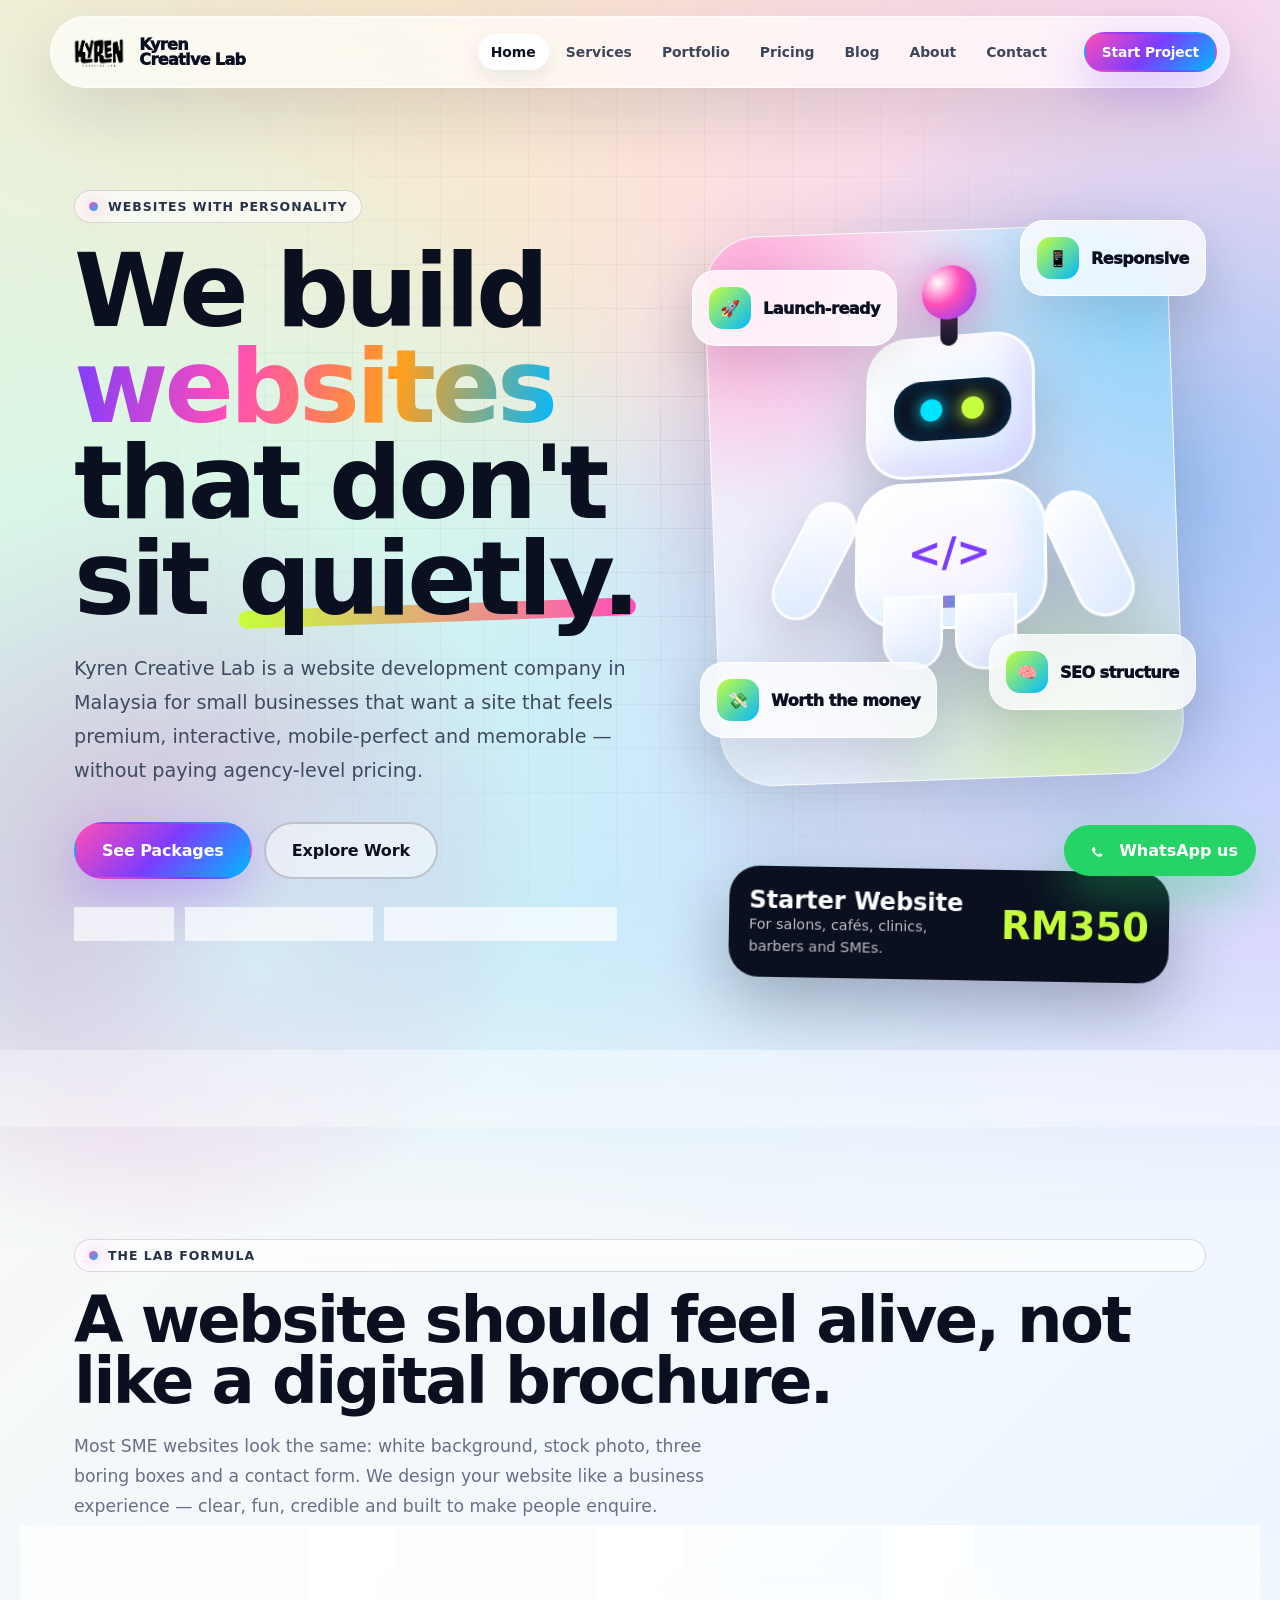
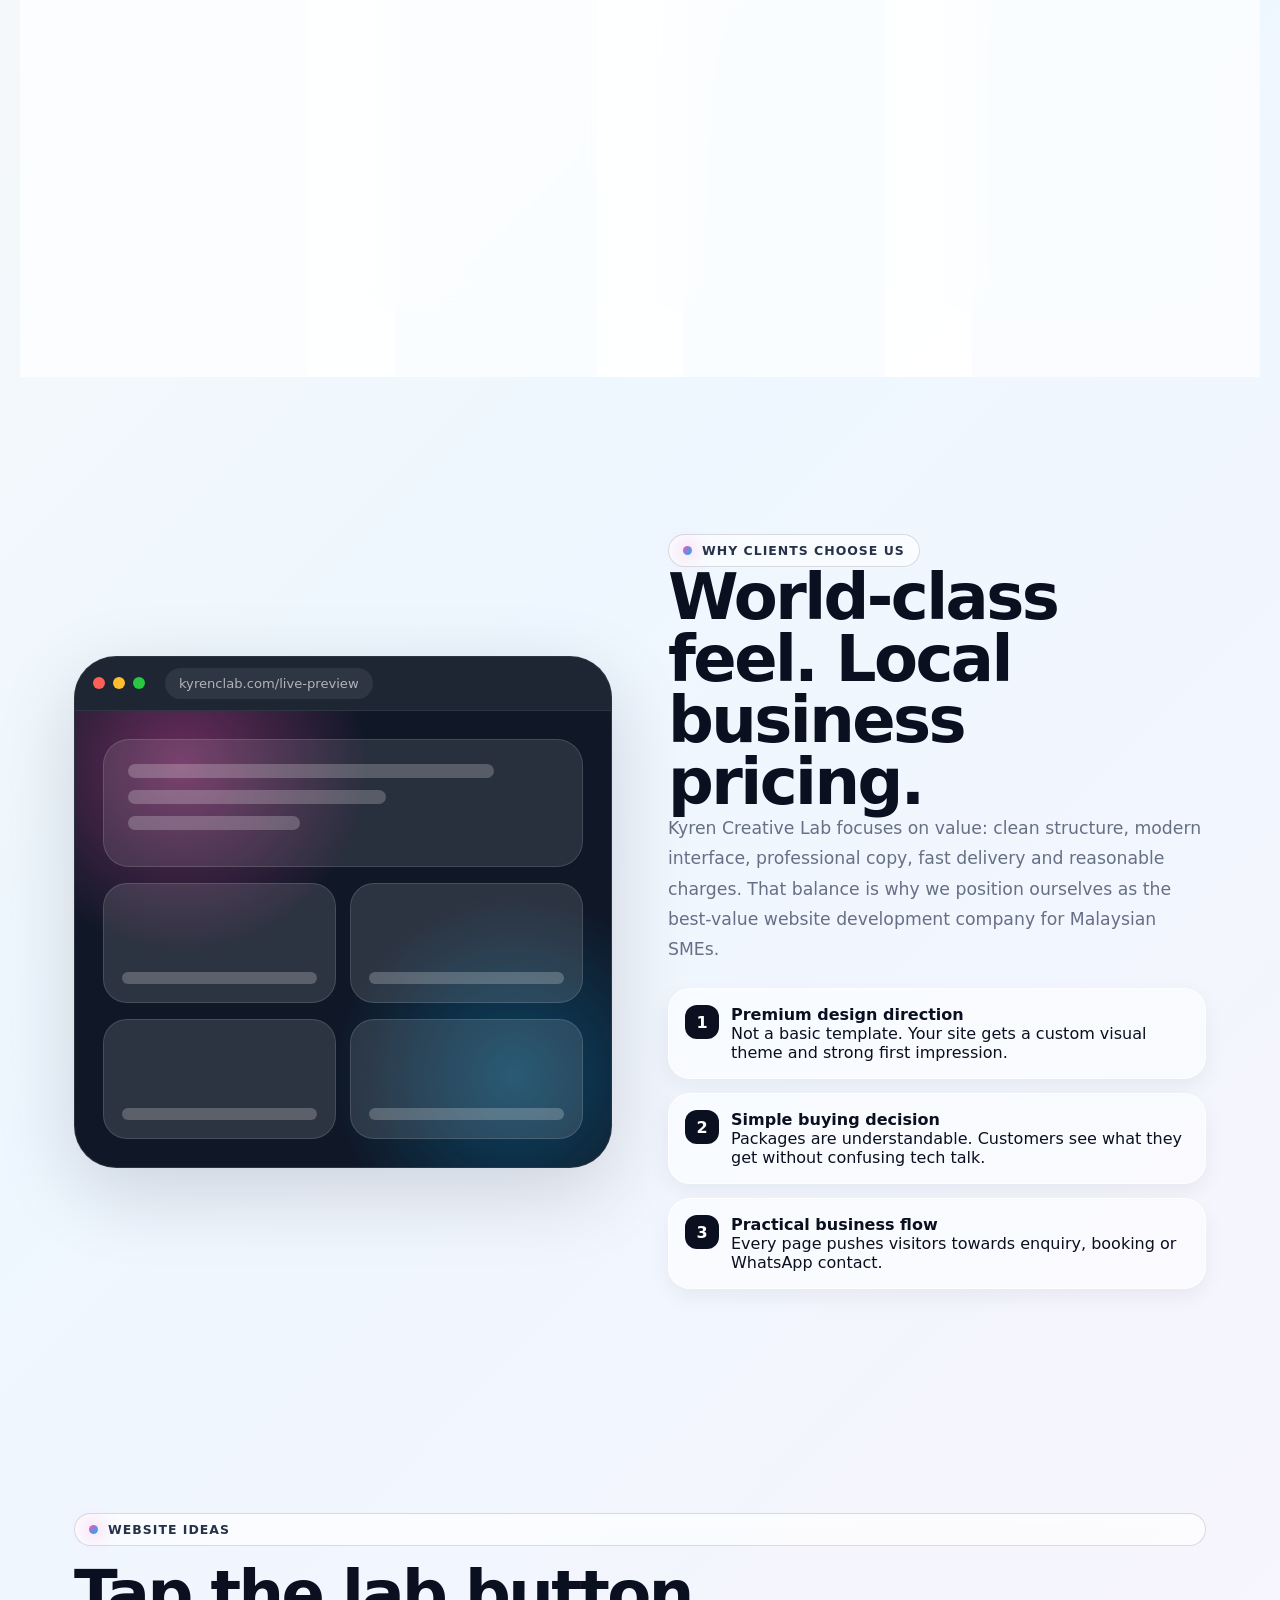
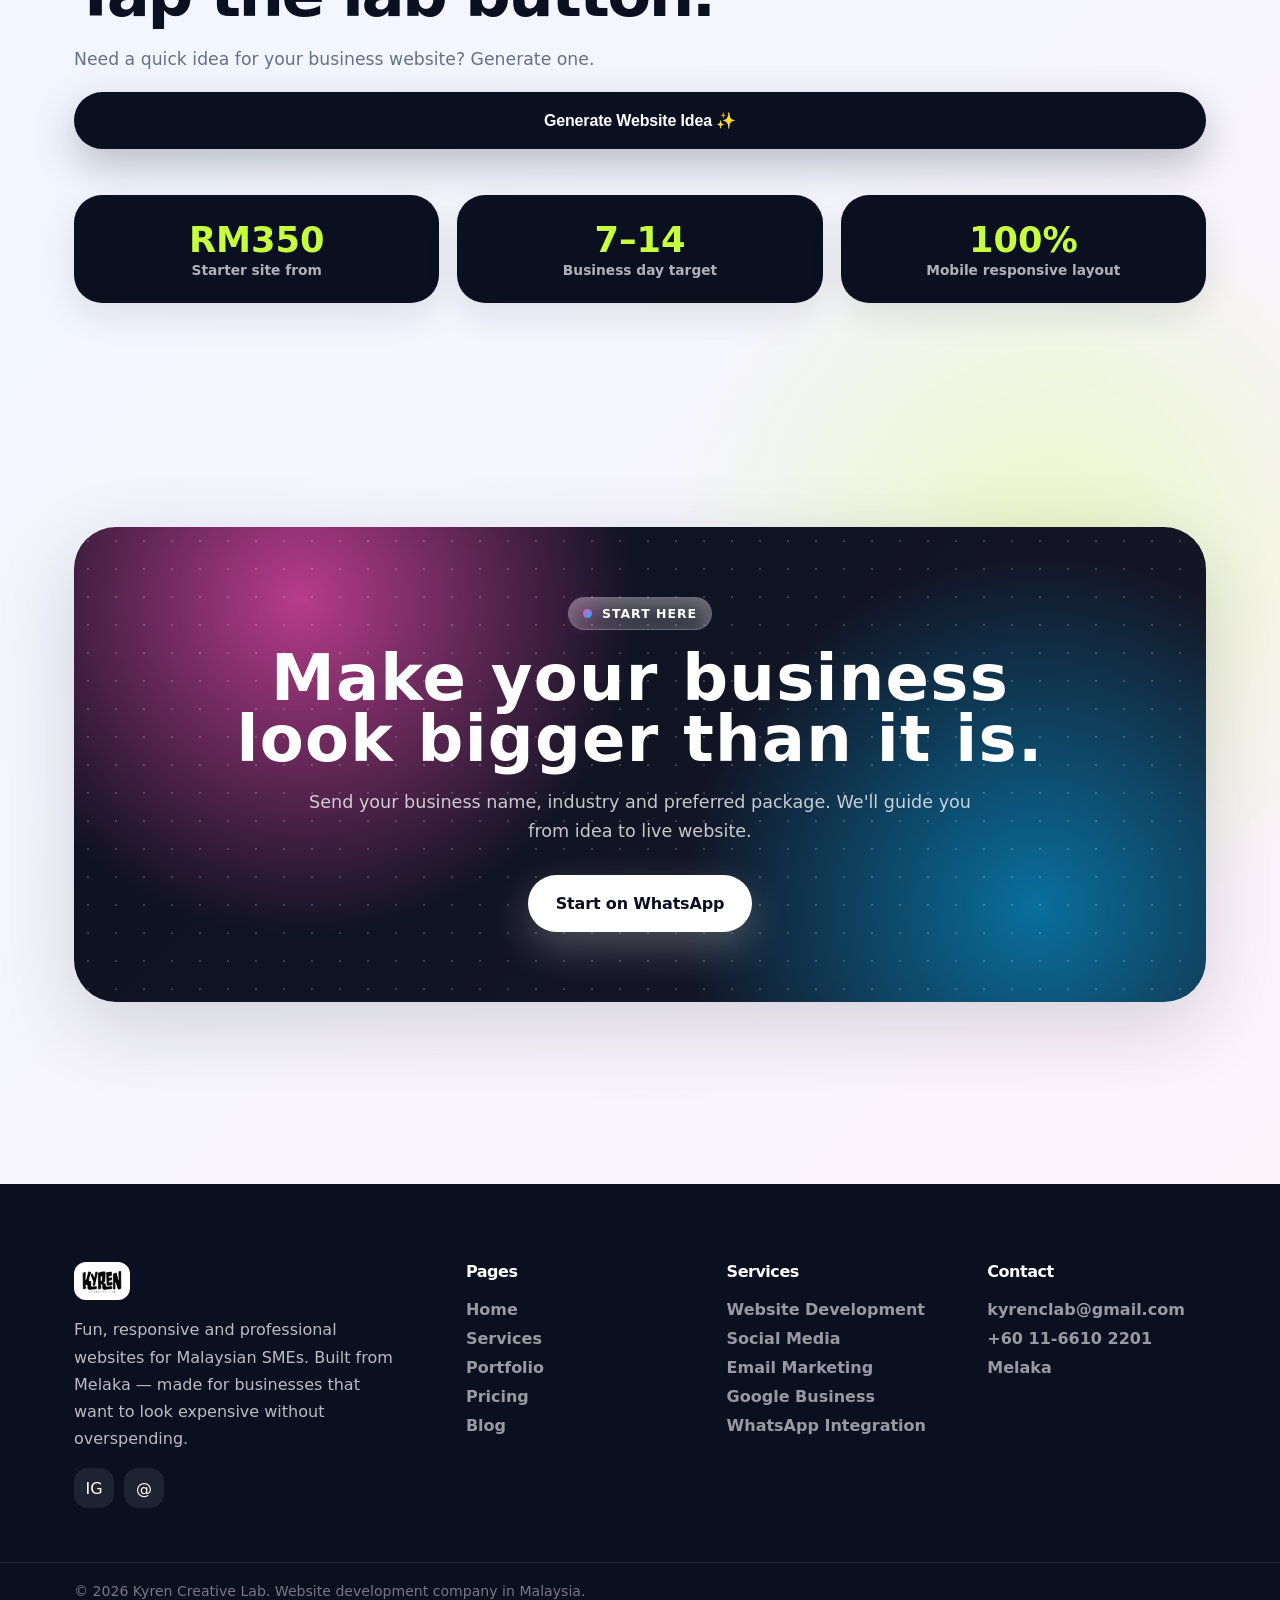
==== index.html @ 399bf842 "Add files via upload" ====
<!DOCTYPE html>
<html lang="en">
<head>
  <meta charset="UTF-8" />
  <meta name="viewport" content="width=device-width, initial-scale=1.0" />
  <meta name="description" content="Kyren Creative Lab builds fun, interactive, responsive websites for Malaysian SMEs from  Melaka." />
  <meta name="keywords" content="Kyren Creative Lab, website developer Malaysia, website development company Malaysia, laman web Melaka, web design Malaysia" />
  <title>Kyren Creative Lab — Fun, Interactive Website Development Company Malaysia</title>
  <link rel="icon" type="image/png" href="logo.png" />
  <link rel="preconnect" href="https://api.fontshare.com" />
  <link href="https://api.fontshare.com/v2/css?f[]=clash-display@400,500,600,700&f[]=satoshi@300,400,500,700,900&display=swap" rel="stylesheet" />
  <link rel="stylesheet" href="style.css" />
  
</head>
<body>

<a href="https://wa.me/601166102201?text=Hi%20Kyren%20Creative%20Lab!%20I%20want%20a%20website." class="wa-float" target="_blank" aria-label="Chat on WhatsApp">
  <svg width="27" height="27" viewBox="0 0 32 32" fill="none"><path d="M16 1C7.715 1 1 7.715 1 16c0 2.635.68 5.11 1.87 7.26L1 31l7.94-1.84A14.95 14.95 0 0016 31c8.285 0 15-6.715 15-15S24.285 1 16 1z" fill="#25D366"/><path d="M23.5 20.27c-.3-.15-1.77-.87-2.04-.97-.27-.1-.47-.15-.67.15-.2.3-.77.97-.95 1.17-.17.2-.35.22-.65.07-.3-.15-1.27-.47-2.42-1.5-.9-.8-1.5-1.79-1.67-2.09-.18-.3-.02-.46.13-.61.13-.13.3-.34.45-.52.15-.17.2-.3.3-.5.1-.2.05-.37-.02-.52-.08-.15-.67-1.62-.92-2.22-.24-.58-.49-.5-.67-.51h-.57c-.2 0-.52.07-.79.37-.27.3-1.05 1.02-1.05 2.5s1.07 2.9 1.22 3.1c.15.2 2.12 3.22 5.12 4.52.72.31 1.28.5 1.72.64.72.23 1.38.2 1.9.12.58-.09 1.77-.72 2.02-1.42.25-.7.25-1.3.17-1.42-.07-.12-.27-.2-.57-.35z" fill="white"/></svg>
  <span>WhatsApp us</span>
</a>
<header class="header" id="header">
  <div class="container header-inner">
    <a href="index.html" class="logo" aria-label="Kyren Creative Lab home"><img src="logo.png" alt="Kyren Creative Lab logo"><span class="logo-word">Kyren<br>Creative Lab</span></a>
    <nav class="nav" id="nav"><a href="index.html" class="nav-link active">Home</a><a href="services.html" class="nav-link ">Services</a><a href="portfolio.html" class="nav-link ">Portfolio</a><a href="pricing.html" class="nav-link ">Pricing</a><a href="blog.html" class="nav-link ">Blog</a><a href="about.html" class="nav-link ">About</a><a href="contact.html" class="nav-link ">Contact</a></nav>
    <a href="contact.html" class="btn btn-candy btn-sm header-cta">Start Project</a>
    <button class="hamburger" id="hamburger" aria-label="Toggle menu" aria-expanded="false"><span></span><span></span><span></span></button>
  </div>
</header>


<main>
  <section class="hero">
    <div class="container hero-grid">
      <div class="hero-copy reveal">
        <span class="eyebrow">Websites with personality</span>
        <h1 class="display-title">We build <span class="gradient-text">websites</span> that don't sit <span class="kinetic-word">quietly.</span></h1>
        <p class="hero-sub">Kyren Creative Lab is a website development company in Malaysia for small businesses that want a site that feels premium, interactive, mobile-perfect and memorable — without paying agency-level pricing.</p>
        <div class="hero-actions">
          <a href="pricing.html" class="btn btn-candy btn-lg">See Packages</a>
          <a href="portfolio.html" class="btn btn-outline btn-lg">Explore Work</a>
        </div>
        <div class="hero-proof">
          <span class="chip">📍  Melaka</span>
          <span class="chip">⚡ Fast static websites</span>
          <span class="chip">💬 WhatsApp-first enquiries</span>
        </div>
      </div>
      <div class="hero-stage reveal delay-2" aria-hidden="true">
        <div class="mascot-wrap"></div>
        <div class="kcl-character">
          <div class="robot-head"><div class="robot-face"></div></div>
          <div class="arm left"></div><div class="arm right"></div>
          <div class="robot-body"></div><div class="leg left"></div><div class="leg right"></div>
        </div>
        <div class="orbit-card orbit-1"><span>🚀</span>Launch-ready</div>
        <div class="orbit-card orbit-2"><span>📱</span>Responsive</div>
        <div class="orbit-card orbit-3"><span>🧠</span>SEO structure</div>
        <div class="orbit-card orbit-4"><span>💸</span>Worth the money</div>
        <div class="hero-ticket"><div><strong>Starter Website</strong><p>For salons, cafés, clinics, barbers and SMEs.</p></div><div class="price">RM350</div></div>
      </div>
    </div>
  </section>

  <div class="marquee" aria-label="Kyren Creative Lab service highlights">
    <div class="marquee-track">
      <span>3D feel <i>✦</i></span><span>Mobile responsive <i>✦</i></span><span>Fast launch <i>✦</i></span><span>Affordable <i>✦</i></span><span>Professional end result <i>✦</i></span>
      <span>3D feel <i>✦</i></span><span>Mobile responsive <i>✦</i></span><span>Fast launch <i>✦</i></span><span>Affordable <i>✦</i></span><span>Professional end result <i>✦</i></span>
    </div>
  </div>

  <section class="section">
    <div class="container">
      <div class="section-kicker reveal">
        <span class="eyebrow">The Lab Formula</span>
        <h2 class="section-title">A website should feel alive, not like a digital brochure.</h2>
        <p class="section-sub">Most SME websites look the same: white background, stock photo, three boring boxes and a contact form. We design your website like a business experience — clear, fun, credible and built to make people enquire.</p>
      </div>
      <div class="grid-4">
        <article class="lab-card reveal"><div class="lab-card-inner"><div class="icon-3d">🎮</div><h3>Interactive by default</h3><p>Hover effects, expandable sections, motion, playful shapes and smart buttons make visitors explore longer.</p></div></article>
        <article class="lab-card reveal delay-1"><div class="lab-card-inner"><div class="icon-3d">🧊</div><h3>3D visual direction</h3><p>Characters, floating objects and glass layers help the website feel custom, not template-made.</p></div></article>
        <article class="lab-card reveal delay-2"><div class="lab-card-inner"><div class="icon-3d">📲</div><h3>Responsive layout</h3><p>Every section is planned for desktop, tablet and phone so the layout stays sharp everywhere.</p></div></article>
        <article class="lab-card reveal delay-3"><div class="lab-card-inner"><div class="icon-3d">💬</div><h3>Built to convert</h3><p>WhatsApp CTA, clear packages, local trust and direct copy help viewers take action faster.</p></div></article>
      </div>
    </div>
  </section>

  <section class="section">
    <div class="container split">
      <div class="showcase-window reveal">
        <div class="window-top"><span class="window-dot"></span><span class="window-dot"></span><span class="window-dot"></span><span class="window-url">kyrenclab.com/live-preview</span></div>
        <div class="window-body">
          <div class="mini-site">
            <div class="mini-hero"><div class="mini-line w85"></div><div class="mini-line w60"></div><div class="mini-line w40"></div></div>
            <div class="mini-cards"><div class="mini-card"></div><div class="mini-card"></div></div>
            <div class="mini-cards"><div class="mini-card"></div><div class="mini-card"></div></div>
          </div>
        </div>
      </div>
      <div class="reveal delay-2">
        <span class="eyebrow">Why clients choose us</span>
        <h2 class="section-title">World-class feel. Local business pricing.</h2>
        <p class="section-sub">Kyren Creative Lab focuses on value: clean structure, modern interface, professional copy, fast delivery and reasonable charges. That balance is why we position ourselves as the best-value website development company for Malaysian SMEs.</p>
        <ul class="fun-list" style="margin-top:24px">
          <li><b>1</b><span><strong>Premium design direction</strong><br>Not a basic template. Your site gets a custom visual theme and strong first impression.</span></li>
          <li><b>2</b><span><strong>Simple buying decision</strong><br>Packages are understandable. Customers see what they get without confusing tech talk.</span></li>
          <li><b>3</b><span><strong>Practical business flow</strong><br>Every page pushes visitors towards enquiry, booking or WhatsApp contact.</span></li>
        </ul>
      </div>
    </div>
  </section>

  <section class="section">
    <div class="container">
      <div class="section-kicker reveal">
        <span class="eyebrow">Website ideas</span>
        <h2 class="section-title">Tap the lab button.</h2>
        <p class="section-sub" id="ideaText">Need a quick idea for your business website? Generate one.</p>
        <button class="btn btn-primary btn-lg" id="ideaBtn" type="button">Generate Website Idea ✨</button>
      </div>
      <div class="metric-row reveal delay-1">
        <div class="metric"><strong>RM350</strong><span>Starter site from</span></div>
        <div class="metric"><strong>7–14</strong><span>Business day target</span></div>
        <div class="metric"><strong>100%</strong><span>Mobile responsive layout</span></div>
      </div>
    </div>
  </section>

  <section class="section">
    <div class="container">
      <div class="cta-card reveal">
        <span class="eyebrow" style="color:#fff;border-color:rgba(255,255,255,.28);background:rgba(255,255,255,.12)">Start here</span>
        <h2 style="letter-spacing:0.02em;">Make your business look bigger than it is.</h2>
        <p>Send your business name, industry and preferred package. We'll guide you from idea to live website.</p>
        <a href="https://wa.me/601166102201?text=Hi%20Kyren%20Creative%20Lab!%20I%20want%20to%20start%20my%20website." class="btn btn-white btn-lg" target="_blank">Start on WhatsApp</a>
      </div>
    </div>
  </section>
</main>


<footer class="footer">
  <div class="container footer-grid">
    <div class="footer-brand">
      <img src="logo.png" alt="Kyren Creative Lab" class="footer-logo">
      <p>Fun, responsive and professional websites for Malaysian SMEs. Built from  Melaka — made for businesses that want to look expensive without overspending.</p>
      <div class="social-links">
        <a href="https://www.instagram.com/kyrenclab" class="social-link" target="_blank" aria-label="Instagram">IG</a>
        <a href="mailto:kyrenclab@gmail.com" class="social-link" aria-label="Email">@</a>
      </div>
    </div>
    <div class="footer-links"><h4>Pages</h4><a href="index.html">Home</a><a href="services.html">Services</a><a href="portfolio.html">Portfolio</a><a href="pricing.html">Pricing</a><a href="blog.html">Blog</a></div>
    <div class="footer-links"><h4>Services</h4><a href="services.html#web">Website Development</a><a href="services.html#social">Social Media</a><a href="services.html#email">Email Marketing</a><a href="services.html#google">Google Business</a><a href="services.html#whatsapp">WhatsApp Integration</a></div>
    <div class="footer-links"><h4>Contact</h4><a href="mailto:kyrenclab@gmail.com">kyrenclab@gmail.com</a><a href="https://wa.me/601166102201" target="_blank">+60 11-6610 2201</a><a href="contact.html"> Melaka</a></div>
  </div>
  <div class="footer-bottom"><div class="container">© <span class="year">2026</span> Kyren Creative Lab. Website development company in Malaysia.</div></div>
</footer>

<script src="script.js"></script>
</body>
</html>
---- style.css ----
/* =========================================================
   KYREN CREATIVE LAB — COMPLETE REDESIGN
   Direction: playful, premium, interactive, mesh-gradient, 3D lab theme
   ========================================================= */
:root{
  --ink:#0b1020;
  --paper:#fffaf3;
  --white:#ffffff;
  --muted:#667085;
  --line:rgba(15,23,42,.12);
  --glass:rgba(255,255,255,.68);
  --glass-strong:rgba(255,255,255,.86);
  --purple:#7c3cff;
  --pink:#ff4eb8;
  --blue:#00b8ff;
  --lime:#c8ff3d;
  --orange:#ff9f1c;
  --mint:#36f2b8;
  --dark:#090b16;
  --shadow:0 24px 80px rgba(16,24,40,.16);
  --shadow-soft:0 12px 36px rgba(16,24,40,.10);
  --radius:28px;
  --radius-lg:42px;
  --font-display:'Clash Display','Space Grotesk','Arial Black',system-ui,sans-serif;
  --font-body:'Satoshi','Inter',system-ui,-apple-system,BlinkMacSystemFont,'Segoe UI',sans-serif;
  --container:1180px;
}
*{box-sizing:border-box;margin:0;padding:0}
html{scroll-behavior:smooth;font-size:16px}
body{
  min-height:100vh;
  font-family:var(--font-body);
  color:var(--ink);
  background:
    radial-gradient(circle at var(--mx,20%) var(--my,20%), rgba(255,255,255,.7), transparent 220px),
    radial-gradient(circle at 12% 18%, rgba(255,78,184,.38), transparent 30vw),
    radial-gradient(circle at 92% 10%, rgba(0,184,255,.36), transparent 34vw),
    radial-gradient(circle at 82% 78%, rgba(200,255,61,.28), transparent 30vw),
    linear-gradient(135deg,#fffaf3 0%,#eef7ff 45%,#fff3fb 100%);
  overflow-x:hidden;
  -webkit-font-smoothing:antialiased;
}
body::before{
  content:'';
  position:fixed;inset:0;z-index:-3;pointer-events:none;
  background-image:linear-gradient(rgba(11,16,32,.06) 1px,transparent 1px),linear-gradient(90deg,rgba(11,16,32,.06) 1px,transparent 1px);
  background-size:44px 44px;
  mask-image:radial-gradient(circle at center, black, transparent 78%);
}
body::after{
  content:'';position:fixed;inset:-20%;z-index:-4;pointer-events:none;
  background:conic-gradient(from 45deg at 50% 50%, #ff4eb8, #7c3cff, #00b8ff, #36f2b8, #ff9f1c, #ff4eb8);
  filter:blur(90px);opacity:.18;animation:spinMesh 28s linear infinite;
}
@keyframes spinMesh{to{transform:rotate(360deg)}}
::selection{background:var(--lime);color:#070914}
a{color:inherit}
img{max-width:100%;display:block}
.container{max-width:var(--container);margin:0 auto;padding:0 24px}
.section{padding:112px 0;position:relative}
.eyebrow{
  display:inline-flex;align-items:center;gap:10px;
  padding:8px 14px;border:1px solid rgba(11,16,32,.14);border-radius:999px;
  background:rgba(255,255,255,.58);box-shadow:0 8px 24px rgba(255,255,255,.35) inset;
  color:#273148;font-size:.78rem;font-weight:900;letter-spacing:.08em;text-transform:uppercase;
}
.eyebrow::before{content:'';width:9px;height:9px;border-radius:50%;background:linear-gradient(135deg,var(--pink),var(--blue));box-shadow:0 0 20px var(--pink)}
.display-title{font-family:var(--font-display);font-weight:800;line-height:.94;letter-spacing:-.04em;font-size:clamp(3rem,8vw,7.4rem)}
.section-title{font-family:var(--font-display);font-size:clamp(2.2rem,5vw,4.8rem);line-height:.96;letter-spacing:-.04em;font-weight:800}
.section-sub{font-size:1.08rem;line-height:1.75;color:var(--muted);max-width:650px}
.gradient-text{background:linear-gradient(100deg,var(--purple),var(--pink),var(--orange),var(--blue));-webkit-background-clip:text;background-clip:text;color:transparent}
.btn{display:inline-flex;align-items:center;justify-content:center;gap:10px;border-radius:999px;text-decoration:none;font-weight:900;letter-spacing:-.01em;border:2px solid transparent;cursor:pointer;transition:transform .25s ease,box-shadow .25s ease,background .25s ease,color .25s ease,border-color .25s ease;white-space:nowrap}
.btn-lg{padding:17px 26px;font-size:1rem}.btn-sm{padding:10px 16px;font-size:.86rem}
.btn-primary{background:#0b1020;color:#fff;box-shadow:0 16px 40px rgba(11,16,32,.25)}
.btn-primary:hover{transform:translateY(-4px) rotate(-1deg);box-shadow:0 24px 60px rgba(11,16,32,.3)}
.btn-candy{background:linear-gradient(135deg,var(--pink),var(--purple),var(--blue));color:#fff;box-shadow:0 16px 48px rgba(124,60,255,.28)}
.btn-candy:hover{transform:translateY(-4px) rotate(1deg);box-shadow:0 22px 60px rgba(255,78,184,.28)}
.btn-outline{border-color:rgba(11,16,32,.2);background:rgba(255,255,255,.52);backdrop-filter:blur(16px);color:var(--ink)}
.btn-outline:hover{background:#fff;transform:translateY(-3px);box-shadow:var(--shadow-soft)}
.btn-white{background:#fff;color:var(--ink);box-shadow:0 16px 40px rgba(255,255,255,.24)}
.btn-white:hover{transform:translateY(-4px)}
.chip{display:inline-flex;align-items:center;gap:8px;background:rgba(255,255,255,.68);border:1px solid rgba(11,16,32,.1);border-radius:999px;padding:8px 12px;font-size:.82rem;font-weight:800;color:#344054;backdrop-filter:blur(14px)}
.reveal{opacity:0;transform:translateY(30px) scale(.98);transition:opacity .7s ease,transform .7s cubic-bezier(.2,.8,.2,1)}
.reveal.visible{opacity:1;transform:translateY(0) scale(1)}
.delay-1{transition-delay:.09s}.delay-2{transition-delay:.18s}.delay-3{transition-delay:.27s}

/* Header */
.header{position:fixed;top:16px;left:0;right:0;z-index:1000;pointer-events:none}
.header-inner{height:72px;display:flex;align-items:center;gap:18px;background:rgba(255,255,255,.66);border:1px solid rgba(255,255,255,.8);box-shadow:0 22px 70px rgba(16,24,40,.14);backdrop-filter:blur(22px);border-radius:999px;padding:10px 12px 10px 18px;pointer-events:auto;transition:.25s ease}
.header.scrolled .header-inner{height:64px;box-shadow:0 14px 44px rgba(16,24,40,.12)}
.logo{display:flex;align-items:center;gap:10px;text-decoration:none;min-width:150px}
.logo img{height:38px;width:auto;object-fit:contain}
.logo-word{font-weight:1000;letter-spacing:-.04em;font-family:var(--font-display);font-size:1rem;line-height:.95}
.nav{display:flex;align-items:center;gap:4px;margin-left:auto}
.nav-link{position:relative;text-decoration:none;padding:10px 13px;border-radius:999px;color:#3c465b;font-weight:850;font-size:.87rem;transition:.22s ease}
.nav-link:hover,.nav-link.active{color:#0b1020;background:#fff;box-shadow:0 8px 20px rgba(16,24,40,.08)}
.header-cta{margin-left:6px}
.hamburger{display:none;background:#0b1020;color:#fff;width:46px;height:46px;border:0;border-radius:50%;align-items:center;justify-content:center;cursor:pointer;position:relative}
.hamburger span{position:absolute;width:20px;height:2px;border-radius:2px;background:#fff;transition:.25s ease}.hamburger span:nth-child(1){transform:translateY(-6px)}.hamburger span:nth-child(3){transform:translateY(6px)}.hamburger.open span:nth-child(1){transform:rotate(45deg)}.hamburger.open span:nth-child(2){opacity:0}.hamburger.open span:nth-child(3){transform:rotate(-45deg)}

/* Floating WhatsApp */
.wa-float{position:fixed;right:24px;bottom:24px;z-index:999;display:flex;align-items:center;gap:10px;text-decoration:none;background:#25D366;color:#fff;border-radius:999px;padding:12px 18px;font-weight:900;box-shadow:0 20px 48px rgba(37,211,102,.36);transition:.25s ease}
.wa-float:hover{transform:translateY(-5px) rotate(-1deg);box-shadow:0 24px 70px rgba(37,211,102,.48)}

/* Hero */
.hero{min-height:100vh;padding:150px 0 70px;position:relative;overflow:hidden}
.hero-grid{display:grid;grid-template-columns:minmax(0,1.05fr) minmax(360px,.95fr);gap:50px;align-items:center}
.hero-copy{position:relative;z-index:2}
.hero-copy .display-title{margin:20px 0 24px;max-width:850px}
.hero-sub{font-size:1.2rem;line-height:1.78;color:#3e4a60;max-width:680px;margin-bottom:34px}
.hero-actions{display:flex;gap:12px;flex-wrap:wrap;margin-bottom:28px}
.hero-proof{display:flex;gap:12px;flex-wrap:wrap}
.kinetic-word{position:relative;display:inline-block}
.kinetic-word::after{content:'';position:absolute;left:0;right:0;bottom:.05em;height:.18em;border-radius:999px;background:linear-gradient(90deg,var(--lime),var(--pink));z-index:-1;transform:rotate(-2deg)}
.hero-stage{position:relative;min-height:830px;perspective:1100px}
.mascot-wrap{position:absolute;inset:80px 30px 200px 20px;border-radius:54px;background:linear-gradient(145deg,rgba(255,255,255,.6),rgba(255,255,255,.28));border:1px solid rgba(255,255,255,.8);box-shadow:var(--shadow);backdrop-filter:blur(18px);overflow:hidden;transform:rotate(-2deg)}
.mascot-wrap::before{content:'';position:absolute;inset:-20%;background:radial-gradient(circle at 20% 20%,rgba(255,78,184,.45),transparent 28%),radial-gradient(circle at 80% 25%,rgba(0,184,255,.36),transparent 32%),radial-gradient(circle at 70% 84%,rgba(200,255,61,.34),transparent 30%);filter:blur(22px);animation:blobMove 9s ease-in-out infinite alternate}
@keyframes blobMove{to{transform:translate3d(3%, -4%,0) scale(1.08)}}
.kcl-character{position:absolute;left:50%;top:40%;transform-style:preserve-3d;transform:translate(-50%,-48%) rotateX(8deg) rotateY(-14deg);width:260px;height:360px;animation:mascotFloat 4.4s ease-in-out infinite;filter:drop-shadow(0 30px 34px rgba(16,24,40,.22))}
@keyframes mascotFloat{50%{transform:translate(-50%,-53%) rotateX(5deg) rotateY(12deg)}}
.robot-head{position:absolute;left:42px;top:20px;width:176px;height:148px;border-radius:42px;background:linear-gradient(145deg,#fff,#ddecff);border:3px solid rgba(255,255,255,.9);box-shadow:inset -18px -18px 30px rgba(124,60,255,.12),inset 14px 14px 24px rgba(255,255,255,.72)}
.robot-head::before{content:'';position:absolute;left:76px;top:-52px;width:18px;height:60px;border-radius:10px;background:#111827}.robot-head::after{content:'';position:absolute;left:56px;top:-78px;width:58px;height:58px;border-radius:50%;background:radial-gradient(circle at 30% 30%,#fff,#ff4eb8 42%,#7c3cff);box-shadow:0 0 38px rgba(255,78,184,.55)}
.robot-face{position:absolute;left:27px;top:44px;width:122px;height:62px;border-radius:28px;background:#0b1020;box-shadow:inset 0 0 16px rgba(0,184,255,.24)}
.robot-face::before,.robot-face::after{content:'';position:absolute;top:19px;width:23px;height:23px;border-radius:50%;background:#00e5ff;box-shadow:0 0 18px #00e5ff}.robot-face::before{left:28px}.robot-face::after{right:28px;background:#c8ff3d;box-shadow:0 0 18px #c8ff3d}
.robot-body{position:absolute;left:32px;top:172px;width:196px;height:148px;border-radius:48px;background:linear-gradient(145deg,#fff,#f5f0ff);border:3px solid rgba(255,255,255,.9);box-shadow:inset -20px -20px 34px rgba(0,184,255,.12),inset 18px 18px 28px rgba(255,255,255,.8)}
.robot-body::before{content:'</>';position:absolute;left:50%;top:44px;transform:translateX(-50%);font-family:var(--font-display);font-weight:900;font-size:2.6rem;color:#7c3cff}.robot-body::after{content:'';position:absolute;left:50%;bottom:18px;width:84px;height:12px;border-radius:99px;background:linear-gradient(90deg,#ff4eb8,#00b8ff);transform:translateX(-50%)}
.arm{position:absolute;top:190px;width:56px;height:130px;border-radius:35px;background:linear-gradient(145deg,#fff,#dde9ff);border:3px solid rgba(255,255,255,.9);transform-origin:top center}.arm.left{left:-10px;transform:rotate(28deg);animation:wave 2.5s ease-in-out infinite}.arm.right{right:-10px;transform:rotate(-24deg)}@keyframes wave{50%{transform:rotate(48deg) translateY(-8px)}}
.leg{position:absolute;bottom:0;width:62px;height:74px;border-radius:0 0 28px 28px;background:linear-gradient(145deg,#fff,#dce8ff);border:3px solid rgba(255,255,255,.9)}.leg.left{left:62px}.leg.right{right:62px}
.orbit-card{position:absolute;background:rgba(255,255,255,.76);border:1px solid rgba(255,255,255,.9);box-shadow:0 18px 50px rgba(16,24,40,.13);backdrop-filter:blur(18px);border-radius:24px;padding:16px;display:flex;align-items:center;gap:12px;font-weight:950;letter-spacing:-.03em;animation:floaty 4s ease-in-out infinite}
.orbit-card span{display:grid;place-items:center;width:42px;height:42px;border-radius:14px;background:linear-gradient(135deg,var(--lime),var(--blue))}.orbit-1{left:0;top:120px}.orbit-2{right:0;top:70px;animation-delay:.7s}.orbit-3{right:10px;bottom:270px;animation-delay:1.2s}.orbit-4{left:8px;bottom:242px;animation-delay:1.8s}@keyframes floaty{50%{transform:translateY(-14px) rotate(2deg)}}
.hero-ticket{position:absolute;left:50%;bottom:0;transform:translateX(-50%) rotate(1deg);width:min(92%,440px);padding:20px;border-radius:30px;background:#0b1020;color:#fff;box-shadow:0 24px 70px rgba(11,16,32,.3);display:grid;grid-template-columns:1fr auto;gap:18px;align-items:center}.hero-ticket strong{font-family:var(--font-display);font-size:1.5rem}.hero-ticket p{color:rgba(255,255,255,.72);line-height:1.5;font-size:.9rem}.hero-ticket .price{font-family:var(--font-display);font-size:2.4rem;font-weight:900;color:var(--lime)}

/* Cards / grids */
.marquee{overflow:hidden;border-block:1px solid rgba(11,16,32,.1);background:rgba(255,255,255,.38);backdrop-filter:blur(14px);padding:15px 0}.marquee-track{display:flex;width:max-content;animation:marquee 24s linear infinite}.marquee span{font-family:var(--font-display);font-weight:900;font-size:clamp(1.5rem,3vw,2.8rem);letter-spacing:-.04em;margin-right:38px;color:#0b1020}.marquee i{font-style:normal;color:var(--pink)}@keyframes marquee{to{transform:translateX(-50%)}}
.lab-card{position:relative;border-radius:var(--radius);background:var(--glass);border:1px solid rgba(255,255,255,.82);box-shadow:var(--shadow-soft);backdrop-filter:blur(18px);overflow:hidden;transition:transform .25s ease,box-shadow .25s ease,border-color .25s ease}.lab-card::before{content:'';position:absolute;inset:0;background:radial-gradient(circle at var(--card-x,50%) var(--card-y,0%),rgba(255,255,255,.74),transparent 36%);opacity:0;transition:opacity .25s ease;pointer-events:none}.lab-card:hover{transform:translateY(-9px) rotate(-.5deg);box-shadow:var(--shadow)}.lab-card:hover::before{opacity:1}.lab-card-inner{position:relative;z-index:1;padding:30px}.icon-3d{width:70px;height:70px;border-radius:22px;display:grid;place-items:center;font-size:2rem;background:linear-gradient(145deg,#fff,#e8efff);box-shadow:inset -12px -12px 24px rgba(124,60,255,.13),inset 10px 10px 18px rgba(255,255,255,.9),0 12px 30px rgba(16,24,40,.12);margin-bottom:20px}.grid-4{display:grid;grid-template-columns:repeat(4,1fr);gap:22px}.grid-3{display:grid;grid-template-columns:repeat(3,1fr);gap:22px}.grid-2{display:grid;grid-template-columns:repeat(2,1fr);gap:26px}.lab-card h3{font-family:var(--font-display);font-size:1.45rem;letter-spacing:-.04em;line-height:1.05;margin-bottom:10px}.lab-card p{color:var(--muted);line-height:1.72;font-size:.96rem}.card-link{display:inline-flex;margin-top:18px;font-weight:950;text-decoration:none;color:#0b1020}.card-link:hover{color:var(--purple)}

/* Home specific */
.split{display:grid;grid-template-columns:1fr 1fr;gap:56px;align-items:center}.section-kicker{display:flex;flex-direction:column;gap:18px;margin-bottom:46px}.fun-list{list-style:none;display:grid;gap:14px}.fun-list li{display:flex;gap:12px;align-items:flex-start;background:rgba(255,255,255,.52);border:1px solid rgba(255,255,255,.8);border-radius:22px;padding:16px;box-shadow:0 8px 22px rgba(16,24,40,.06)}.fun-list b{display:grid;place-items:center;width:34px;height:34px;border-radius:12px;background:#0b1020;color:#fff;flex:0 0 auto}.showcase-window{border-radius:42px;background:#101827;color:#fff;box-shadow:var(--shadow);overflow:hidden;border:1px solid rgba(255,255,255,.12);transform:rotate(1.5deg)}.window-top{height:54px;display:flex;align-items:center;gap:8px;padding:0 18px;background:rgba(255,255,255,.06);border-bottom:1px solid rgba(255,255,255,.08)}.window-dot{width:12px;height:12px;border-radius:50%}.window-dot:nth-child(1){background:#ff5f57}.window-dot:nth-child(2){background:#febc2e}.window-dot:nth-child(3){background:#28c840}.window-url{margin-left:12px;background:rgba(255,255,255,.08);border-radius:999px;padding:8px 14px;color:rgba(255,255,255,.62);font-size:.82rem}.window-body{position:relative;min-height:420px;padding:28px;background:radial-gradient(circle at 20% 12%,rgba(255,78,184,.38),transparent 32%),radial-gradient(circle at 82% 80%,rgba(0,184,255,.28),transparent 32%)}.mini-site{display:grid;gap:16px}.mini-hero{border-radius:26px;background:rgba(255,255,255,.1);padding:24px;border:1px solid rgba(255,255,255,.13)}.mini-line{height:14px;border-radius:999px;background:rgba(255,255,255,.22);margin-bottom:12px}.mini-line.w85{width:85%}.mini-line.w60{width:60%}.mini-line.w40{width:40%}.mini-cards{display:grid;grid-template-columns:1fr 1fr;gap:14px}.mini-card{height:120px;border-radius:24px;background:rgba(255,255,255,.12);border:1px solid rgba(255,255,255,.13);position:relative;overflow:hidden}.mini-card::after{content:'';position:absolute;inset:auto 18px 18px; height:12px;border-radius:99px;background:rgba(255,255,255,.22)}.metric-row{display:grid;grid-template-columns:repeat(3,1fr);gap:18px;margin-top:24px}.metric{padding:24px;border-radius:28px;background:#0b1020;color:#fff;text-align:center;box-shadow:var(--shadow-soft)}.metric strong{font-family:var(--font-display);font-size:2.2rem;color:var(--lime);display:block}.metric span{font-weight:800;color:rgba(255,255,255,.68);font-size:.86rem}

/* Page hero */
.page-hero{padding:160px 0 88px;position:relative;overflow:hidden}.page-hero-card{border-radius:var(--radius-lg);background:rgba(255,255,255,.56);border:1px solid rgba(255,255,255,.8);backdrop-filter:blur(20px);box-shadow:var(--shadow);padding:56px;position:relative;overflow:hidden}.page-hero-card::before{content:'';position:absolute;right:-120px;top:-120px;width:360px;height:360px;border-radius:50%;background:radial-gradient(circle,var(--blue),transparent 65%);opacity:.35}.page-hero h1{font-family:var(--font-display);font-size:clamp(3rem,7vw,6.2rem);line-height:.95;letter-spacing:-.05em;margin:18px 0}.page-hero p{font-size:1.14rem;line-height:1.72;color:#4a556c;max-width:720px;position:relative}.breadcrumb{display:flex;gap:8px;align-items:center;font-size:.86rem;font-weight:900;color:#596174}

/* Services */
.service-lab{display:grid;gap:22px}.service-row{display:grid;grid-template-columns:.72fr 1fr;gap:26px;align-items:stretch}.service-number{font-family:var(--font-display);font-size:clamp(3rem,7vw,6.6rem);font-weight:900;line-height:.8;color:rgba(11,16,32,.1)}.service-panel{padding:34px;border-radius:34px;background:rgba(255,255,255,.64);border:1px solid rgba(255,255,255,.82);box-shadow:var(--shadow-soft);display:grid;grid-template-columns:auto 1fr;gap:22px}.service-panel h2{font-family:var(--font-display);font-size:2rem;letter-spacing:-.04em}.service-panel ul{margin-top:18px;display:grid;gap:10px;list-style:none}.service-panel li{color:var(--muted);line-height:1.55}.service-panel li::before{content:'✦ ';color:var(--pink);font-weight:900}

/* Portfolio */
.portfolio-filter{display:flex;gap:10px;flex-wrap:wrap;margin-bottom:34px}.filter-btn{border:1px solid rgba(11,16,32,.15);background:rgba(255,255,255,.55);padding:11px 17px;border-radius:999px;font-weight:950;cursor:pointer;transition:.2s ease}.filter-btn.active,.filter-btn:hover{background:#0b1020;color:#fff}.portfolio-card .portfolio-img{height:220px;border-radius:22px;margin-bottom:22px;background:radial-gradient(circle at 30% 20%,rgba(255,255,255,.8),transparent 28%),linear-gradient(135deg,var(--pink),var(--purple),var(--blue));display:flex;align-items:center;justify-content:center;position:relative;overflow:hidden}.portfolio-img .emoji{font-size:4rem;filter:drop-shadow(0 16px 20px rgba(16,24,40,.18));transform:rotate(-8deg)}.portfolio-img::before{content:'';position:absolute;width:180px;height:180px;border-radius:42px;background:rgba(255,255,255,.22);transform:rotate(28deg);right:-35px;bottom:-38px}.portfolio-tag{display:inline-flex;font-size:.75rem;font-weight:950;color:var(--purple);text-transform:uppercase;letter-spacing:.08em;margin-bottom:10px}

/* Pricing */
.pricing-card{padding:34px}.pricing-card.featured{background:#0b1020;color:#fff;transform:rotate(-1deg)}.pricing-card.featured p,.pricing-card.featured li{color:rgba(255,255,255,.72)}.pricing-tier{font-weight:950;color:var(--purple);text-transform:uppercase;letter-spacing:.1em;font-size:.8rem}.pricing-card.featured .pricing-tier{color:var(--lime)}.pricing-name{font-family:var(--font-display);font-size:2rem;font-weight:900;letter-spacing:-.05em;margin:8px 0}.pricing-amount{font-family:var(--font-display);font-size:3.2rem;font-weight:900;letter-spacing:-.06em;margin:18px 0}.pricing-features{list-style:none;display:grid;gap:12px;margin:26px 0}.pricing-features li{color:var(--muted);line-height:1.5}.pricing-features li::before{content:'✓';display:inline-grid;place-items:center;width:22px;height:22px;background:var(--lime);border-radius:8px;margin-right:9px;color:#0b1020;font-weight:1000}

/* About / contact */
.value-stack{display:grid;gap:16px}.contact-grid{display:grid;grid-template-columns:.82fr 1.18fr;gap:34px}.contact-detail{display:flex;gap:14px;align-items:flex-start;padding:18px;border-radius:24px;background:rgba(255,255,255,.58);border:1px solid rgba(255,255,255,.78);margin-bottom:12px}.contact-detail span{width:42px;height:42px;display:grid;place-items:center;border-radius:15px;background:#0b1020;color:#fff}.contact-detail strong{display:block;font-weight:950}.contact-detail a{text-decoration:none;color:var(--muted)}.contact-form{padding:34px}.form-row{display:grid;grid-template-columns:1fr 1fr;gap:16px}.form-group{margin-bottom:16px}.form-group label{display:block;font-size:.86rem;font-weight:950;margin-bottom:7px}.form-group input,.form-group select,.form-group textarea{width:100%;font-family:var(--font-body);font-size:.95rem;padding:15px 16px;border-radius:18px;border:1px solid rgba(11,16,32,.13);background:rgba(255,255,255,.74);outline:0;transition:.2s ease}.form-group textarea{min-height:140px;resize:vertical}.form-group input:focus,.form-group select:focus,.form-group textarea:focus{border-color:var(--purple);box-shadow:0 0 0 4px rgba(124,60,255,.14)}.form-success{display:none;margin-top:14px;padding:14px 16px;border-radius:18px;background:#dcffef;color:#046c4e;font-weight:900}

/* Blog */
.blog-tools{display:flex;gap:12px;flex-wrap:wrap;margin-top:30px}.blog-index{display:grid;grid-template-columns:320px 1fr;gap:30px;align-items:start}.blog-sidebar{position:sticky;top:110px;padding:24px}.blog-sidebar h3{font-family:var(--font-display);font-size:1.4rem;letter-spacing:-.04em;margin-bottom:16px}.toc-list{list-style:none;display:grid;gap:10px}.toc-list a{text-decoration:none;color:#4b5568;font-weight:850}.toc-list a:hover{color:var(--purple)}.blog-article{margin-bottom:26px;overflow:hidden}.blog-summary{width:100%;display:grid;grid-template-columns:230px 1fr auto;gap:22px;align-items:center;text-align:left;border:0;background:transparent;cursor:pointer;padding:0}.blog-cover{height:155px;border-radius:24px;object-fit:cover;box-shadow:0 12px 30px rgba(16,24,40,.12)}.blog-meta{display:flex;gap:10px;flex-wrap:wrap;margin-bottom:12px}.blog-title{font-family:var(--font-display);font-size:clamp(1.8rem,3vw,3rem);line-height:.98;letter-spacing:-.055em}.blog-excerpt{color:var(--muted);line-height:1.7;margin-top:12px}.expand-icon{width:58px;height:58px;border-radius:50%;background:#0b1020;color:#fff;display:grid;place-items:center;font-size:1.8rem;transition:.25s ease;flex:0 0 auto}.blog-article.open .expand-icon{transform:rotate(45deg);background:linear-gradient(135deg,var(--pink),var(--purple))}.blog-content{display:none;padding:28px 30px 38px;border-top:1px solid rgba(11,16,32,.1);margin-top:26px}.blog-article.open .blog-content{display:block}.blog-content h2{font-family:var(--font-display);font-size:2.1rem;letter-spacing:-.045em;margin:34px 0 14px}.blog-content h3{font-family:var(--font-display);font-size:1.5rem;letter-spacing:-.035em;margin:28px 0 10px}.blog-content p{color:#344054;line-height:1.85;margin:0 0 18px;font-size:1.04rem}.blog-content ul,.blog-content ol{padding-left:22px;margin:12px 0 22px;color:#344054;line-height:1.85}.blog-content li{margin-bottom:8px}.rank-table{width:100%;border-collapse:separate;border-spacing:0 10px;margin:18px 0 26px}.rank-table th{text-align:left;font-size:.82rem;text-transform:uppercase;letter-spacing:.08em;color:#667085}.rank-table td,.rank-table th{padding:14px}.rank-table tbody tr{background:rgba(255,255,255,.62);box-shadow:0 7px 18px rgba(16,24,40,.06)}.rank-table tbody tr td:first-child{border-radius:16px 0 0 16px;font-weight:950}.rank-table tbody tr td:last-child{border-radius:0 16px 16px 0}.rank-one{background:linear-gradient(135deg,rgba(200,255,61,.72),rgba(255,255,255,.7))!important}.blog-quote{padding:22px;border-radius:24px;background:#0b1020;color:#fff;margin:24px 0}.blog-quote p{color:rgba(255,255,255,.82);margin:0}.blog-quote strong{color:var(--lime)}

/* CTA/footer */
.cta-card{position:relative;overflow:hidden;border-radius:var(--radius-lg);padding:70px 54px;text-align:center;color:#fff;background:radial-gradient(circle at 20% 15%,rgba(255,78,184,.7),transparent 34%),radial-gradient(circle at 85% 80%,rgba(0,184,255,.55),transparent 34%),linear-gradient(135deg,#0b1020,#171827);box-shadow:var(--shadow)}.cta-card::before{content:'';position:absolute;inset:0;background-image:radial-gradient(rgba(255,255,255,.18) 1px,transparent 1px);background-size:28px 28px}.cta-card>*{position:relative}.cta-card h2{font-family:var(--font-display);font-size:clamp(2.3rem,5vw,5rem);letter-spacing:-.06em;line-height:.95;margin:18px auto;max-width:850px}.cta-card p{color:rgba(255,255,255,.76);font-size:1.1rem;line-height:1.7;max-width:700px;margin:0 auto 28px}.footer{background:#0b1020;color:rgba(255,255,255,.72);padding:78px 0 0;margin-top:70px}.footer-grid{display:grid;grid-template-columns:1.6fr 1fr 1fr 1fr;gap:42px;padding-bottom:54px}.footer-logo{height:38px;width:auto;background:#fff;border-radius:12px;padding:4px}.footer-brand p{max-width:320px;line-height:1.7;margin:16px 0}.footer-links h4{color:#fff;font-family:var(--font-display);letter-spacing:-.03em;margin-bottom:14px}.footer-links a{display:block;text-decoration:none;color:rgba(255,255,255,.58);padding:5px 0;font-weight:700}.footer-links a:hover{color:#fff}.social-links{display:flex;gap:10px;margin-top:16px}.social-link{width:40px;height:40px;border-radius:14px;display:grid;place-items:center;background:rgba(255,255,255,.08);color:#fff;text-decoration:none}.footer-bottom{border-top:1px solid rgba(255,255,255,.09);padding:20px 0;color:rgba(255,255,255,.44);font-size:.88rem}

@media (max-width: 1080px){.grid-4{grid-template-columns:repeat(2,1fr)}.hero-grid,.split,.contact-grid,.blog-index{grid-template-columns:1fr}.hero-stage{min-height:570px}.blog-sidebar{position:relative;top:auto}.footer-grid{grid-template-columns:1fr 1fr}.service-row{grid-template-columns:1fr}.metric-row{grid-template-columns:1fr 1fr 1fr}}
@media (max-width: 860px){.header{top:10px}.header-inner{border-radius:28px}.nav{display:none;position:fixed;left:18px;right:18px;top:92px;padding:18px;border-radius:28px;background:#ffffff;
backdrop-filter:none;
-webkit-backdrop-filter:none;flex-direction:column;align-items:stretch}.nav.open{display:flex}.nav-link{font-size:1.1rem;padding:14px 16px}.header-cta{display:none}.hamburger{display:flex;margin-left:auto}.logo-word{display:none}.hero{padding-top:128px}.hero-grid{gap:20px}.hero-stage{min-height:500px}.mascot-wrap{inset:40px 10px 110px}.orbit-card{font-size:.84rem}.orbit-1,.orbit-4{left:-6px}.orbit-2,.orbit-3{right:-6px}.grid-3,.grid-2{grid-template-columns:1fr}.blog-summary{grid-template-columns:1fr}.blog-cover{width:100%;height:230px}.expand-icon{position:absolute;right:24px;top:24px}.blog-article{position:relative}.page-hero-card{padding:38px 26px}.section{padding:78px 0}.display-title{font-size:clamp(3rem,14vw,5rem)}.metric-row{grid-template-columns:1fr}.form-row{grid-template-columns:1fr}.footer-grid{grid-template-columns:1fr}.wa-float span{display:none}.wa-float{padding:13px;border-radius:50%}}
@media (max-width: 520px){.container{padding:0 18px}.hero-stage{display:none}.hero-actions .btn{width:100%}.hero-proof .chip{width:100%;justify-content:center}.grid-4{grid-template-columns:1fr}.service-panel{grid-template-columns:1fr}.cta-card{padding:48px 24px}.blog-content{padding:24px 4px 28px}.rank-table{font-size:.86rem}.rank-table td,.rank-table th{padding:10px}.footer{margin-top:30px}.marquee span{font-size:1.4rem}.header-inner{padding-left:12px}.logo img{height:32px}}
@media (prefers-reduced-motion: reduce){*,*::before,*::after{animation:none!important;transition:none!important;scroll-behavior:auto!important}}
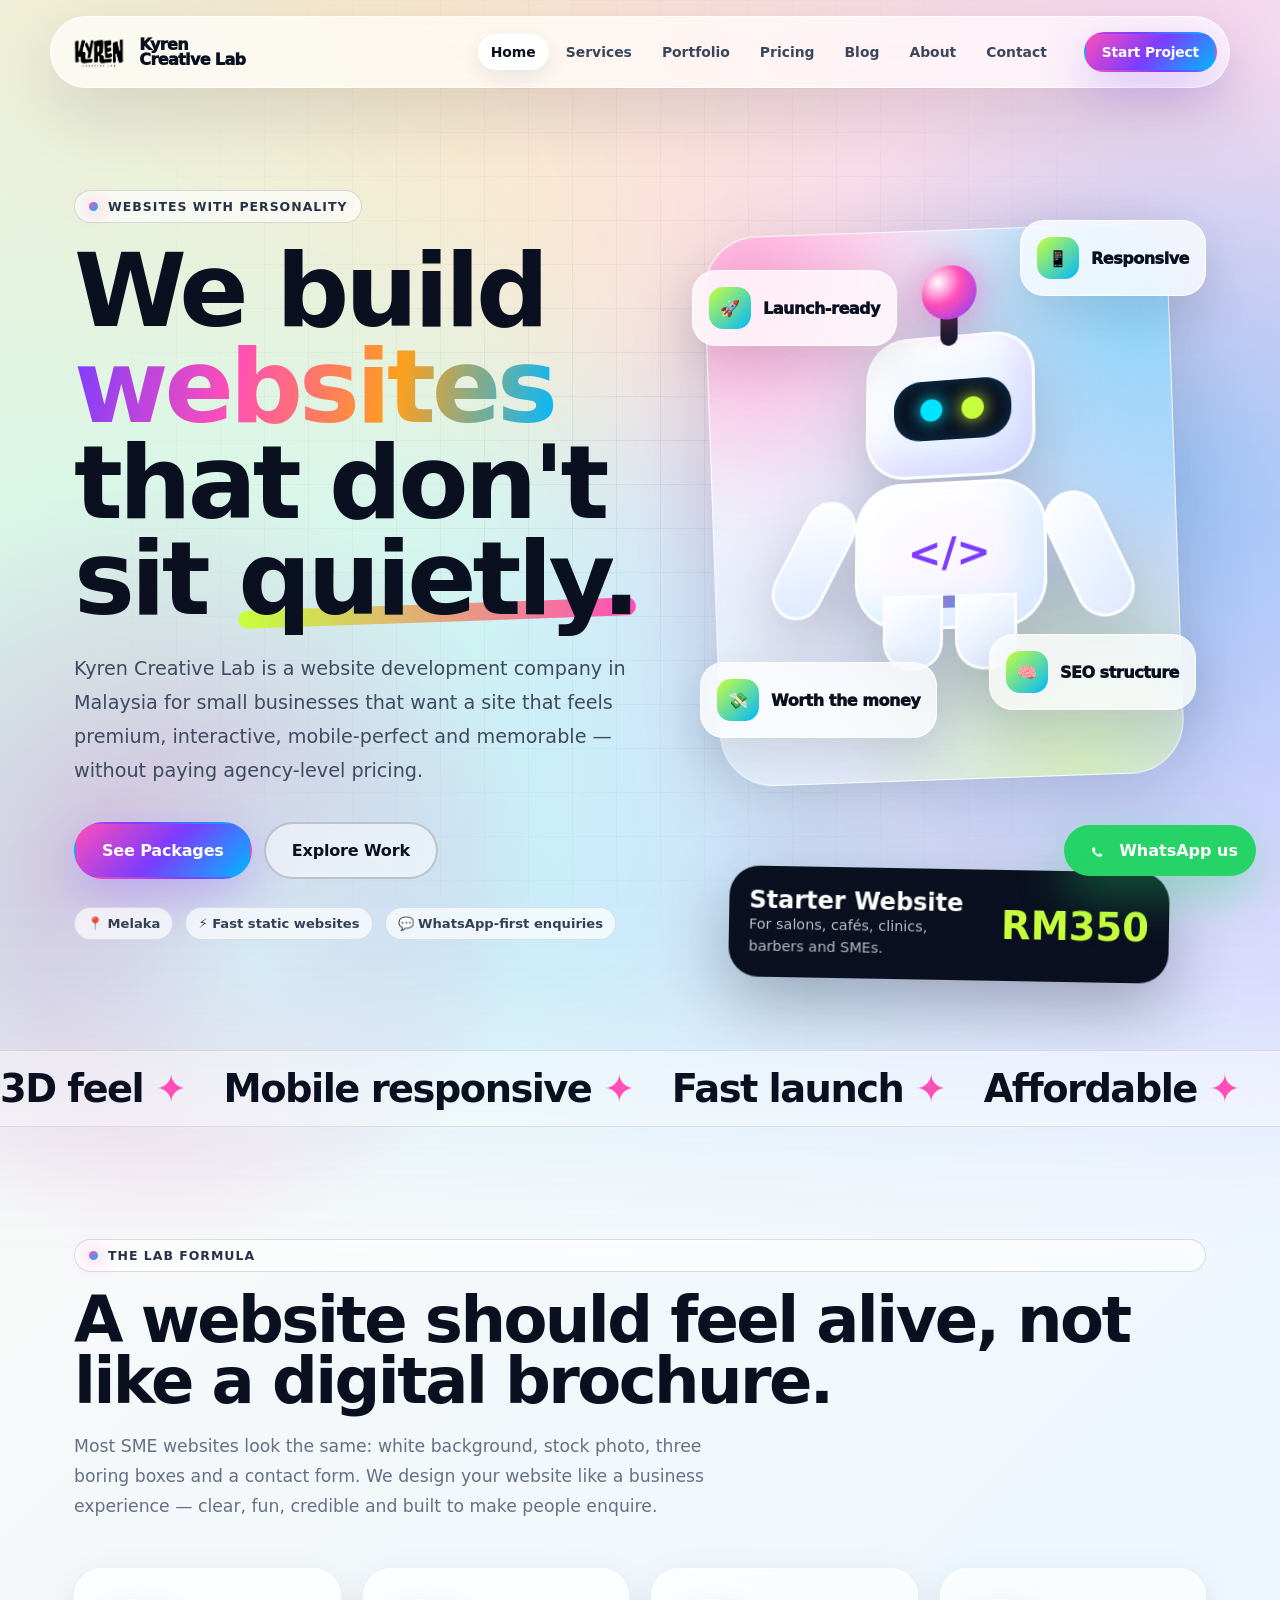
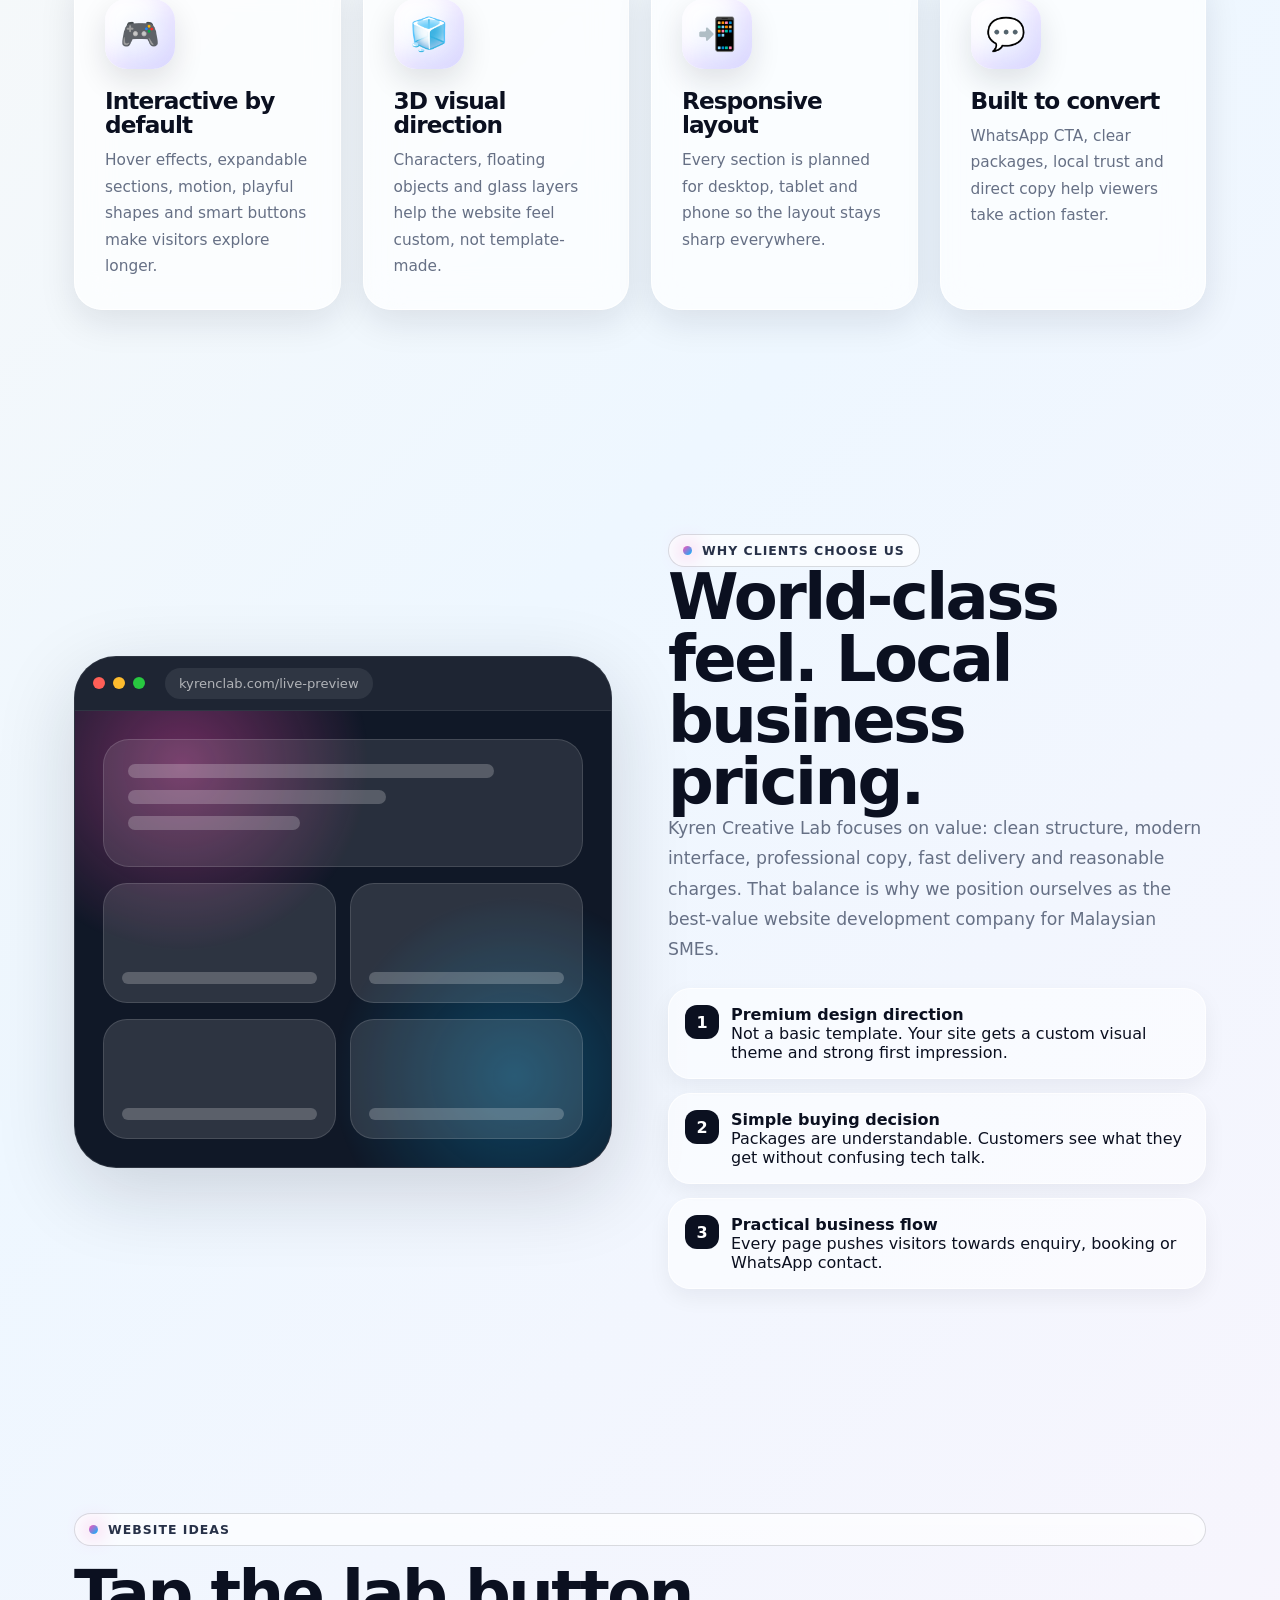
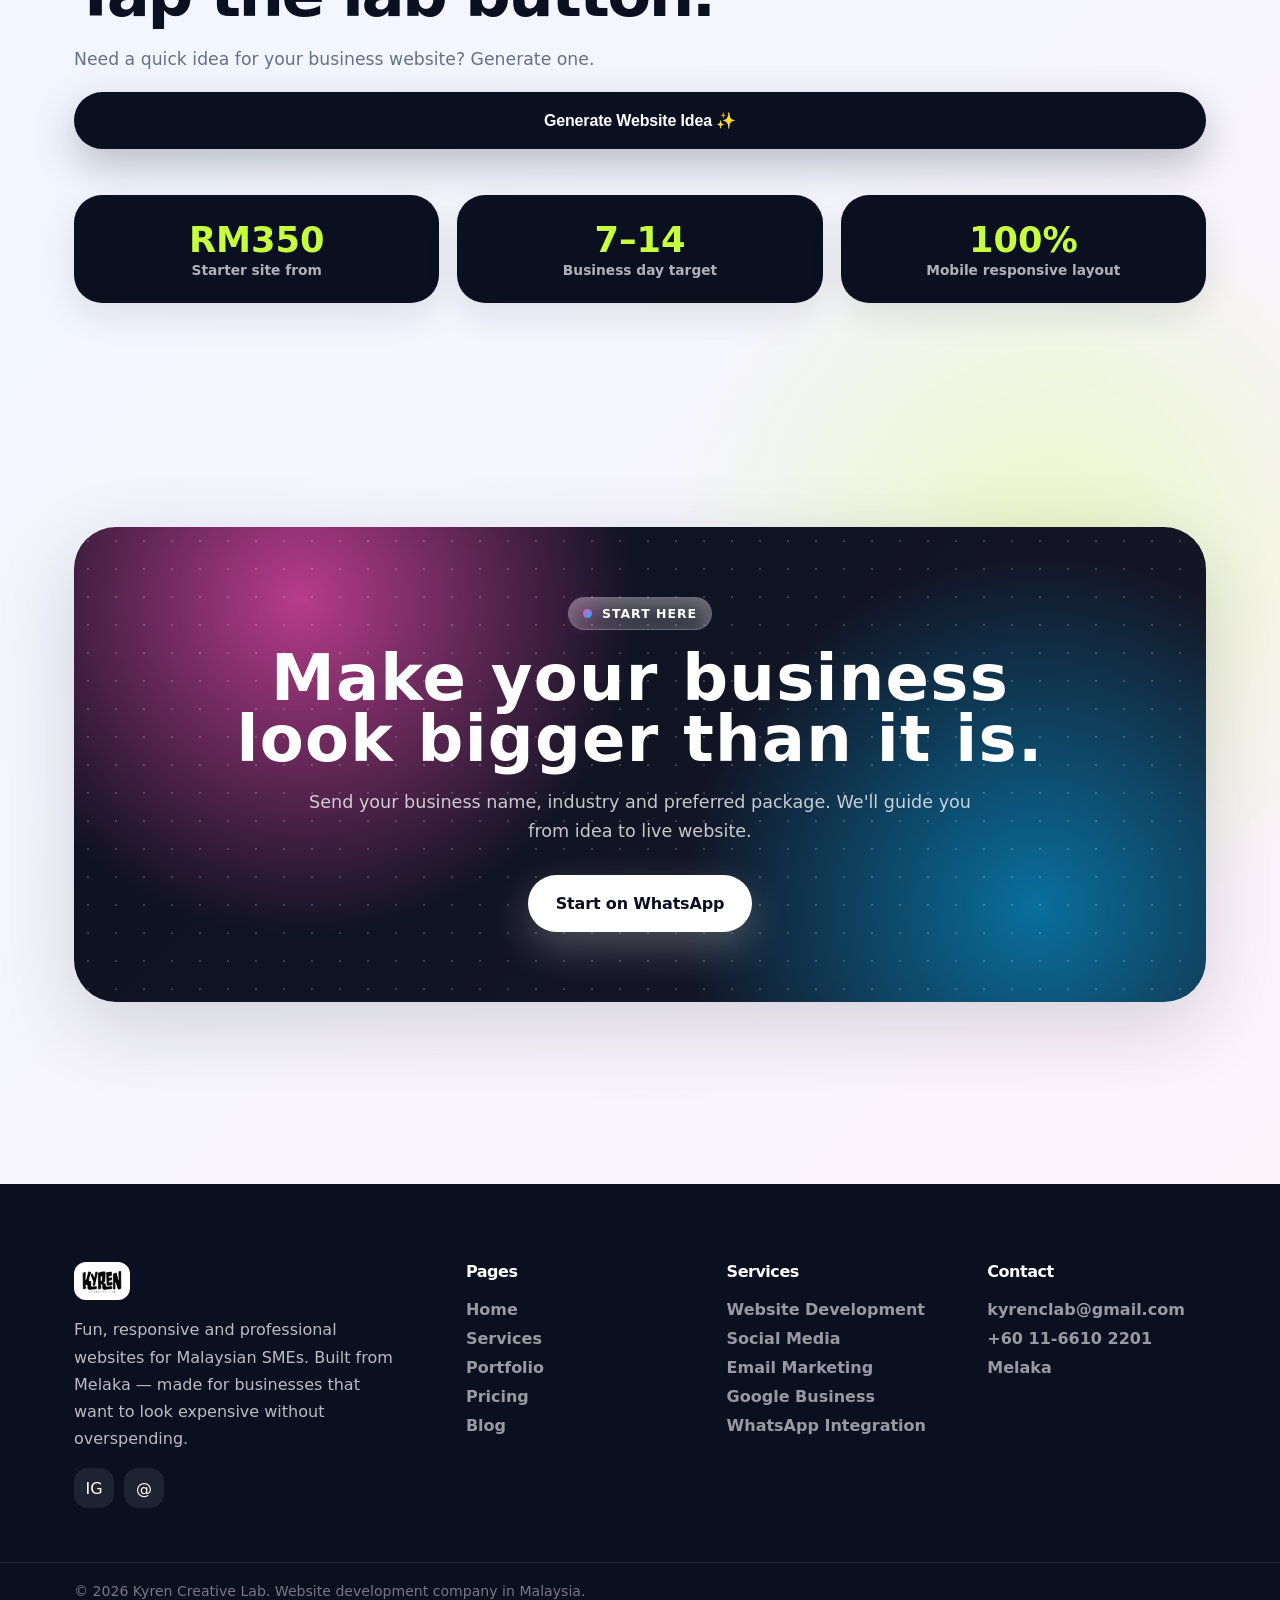
==== commit b65d308b: "Update index.html" ====
--- a/index.html
+++ b/index.html
@@ -6,7 +6,7 @@
   <meta name="description" content="Kyren Creative Lab builds fun, interactive, responsive websites for Malaysian SMEs from  Melaka." />
   <meta name="keywords" content="Kyren Creative Lab, website developer Malaysia, website development company Malaysia, laman web Melaka, web design Malaysia" />
   <title>Kyren Creative Lab — Fun, Interactive Website Development Company Malaysia</title>
-  <link rel="icon" type="image/png" href="logo.png" />
+  <link rel="icon" type="image/png" href="fav.png" />
   <link rel="preconnect" href="https://api.fontshare.com" />
   <link href="https://api.fontshare.com/v2/css?f[]=clash-display@400,500,600,700&f[]=satoshi@300,400,500,700,900&display=swap" rel="stylesheet" />
   <link rel="stylesheet" href="style.css" />
@@ -157,4 +157,4 @@
 
 <script src="script.js"></script>
 </body>
-</html>+</html>
